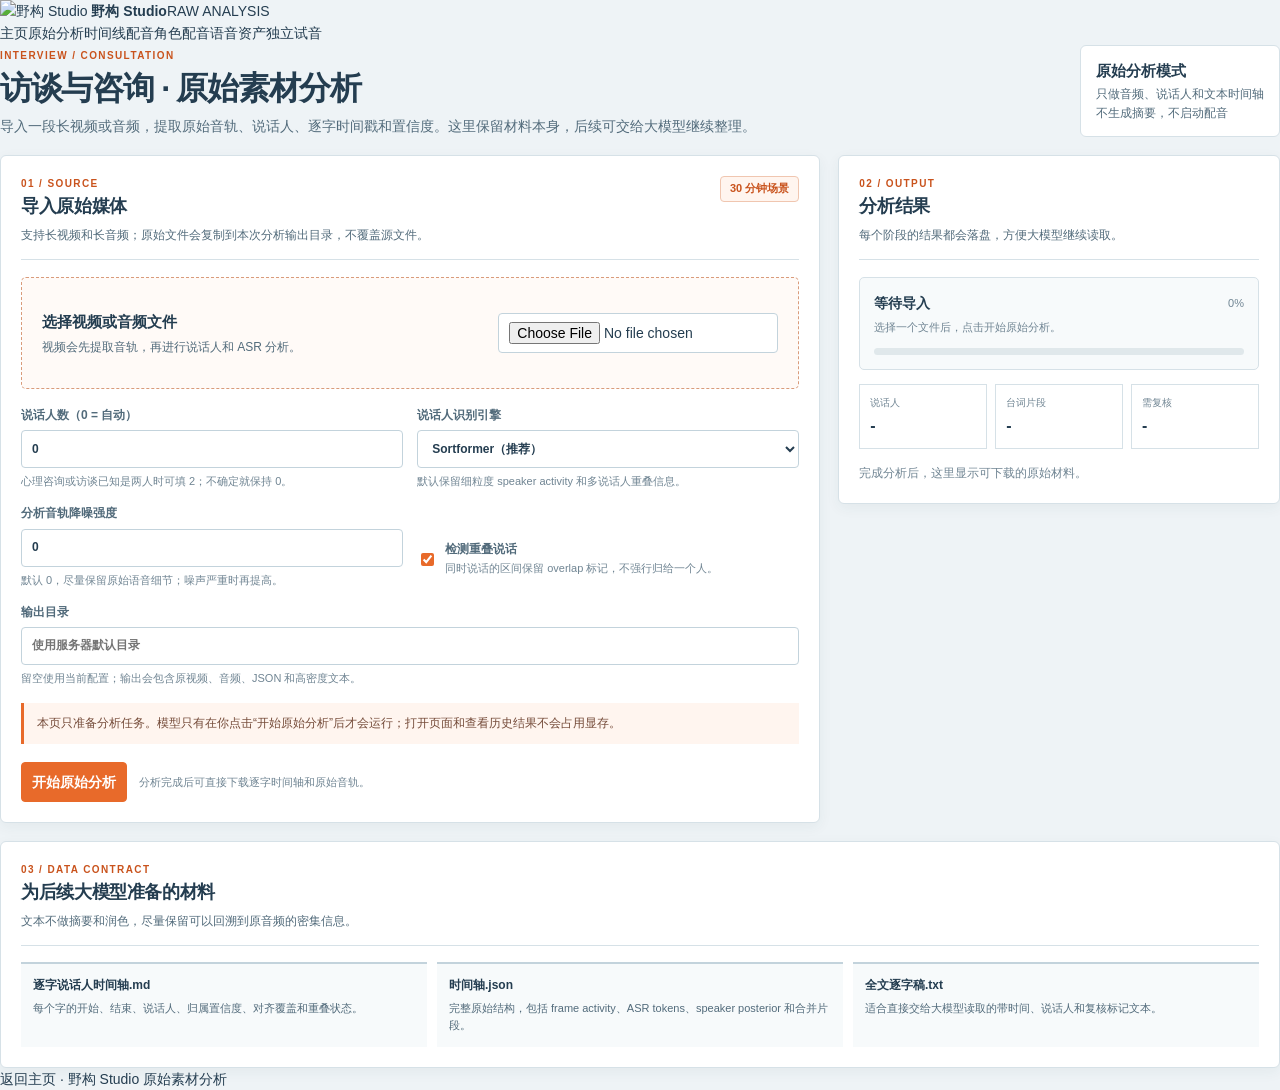
==== web/analysis.html @ e88d81bc "add raw interview analysis workspace" ====
<!doctype html>
<html lang="zh-CN">
<head>
  <meta charset="utf-8">
  <meta name="viewport" content="width=device-width, initial-scale=1">
  <title>野构 Studio · 原始素材分析</title>
  <link rel="icon" href="/brand-logo.png" type="image/png">
  <style>
    :root { color-scheme: light; --analysis-ink:#243d50; --analysis-muted:#526b7b; --analysis-line:#d6e1e7; --analysis-soft:#f7fafb; --analysis-orange:#e86a2a; }
    * { box-sizing: border-box; }
    body { margin:0; background:#eef3f6; color:var(--analysis-ink); font:14px/1.6 Inter,ui-sans-serif,-apple-system,BlinkMacSystemFont,"Segoe UI","Microsoft YaHei",sans-serif; }
    a { color:inherit; text-decoration:none; }
    .analysis-content { display:grid; gap:18px; }
    .analysis-hero { display:flex; align-items:flex-end; justify-content:space-between; gap:24px; }
    .analysis-hero-copy { max-width:760px; }
    .eyebrow { color:#c9531d; font-size:10px; font-weight:800; letter-spacing:.14em; text-transform:uppercase; }
    h1 { margin:5px 0 7px; color:var(--analysis-ink); font-size:32px; letter-spacing:-.04em; line-height:1.2; }
    h2 { margin:0; color:var(--analysis-ink); font-size:18px; letter-spacing:-.02em; }
    p { margin:5px 0 0; color:var(--analysis-muted); }
    .hero-stamp { min-width:190px; padding:13px 15px; border:1px solid var(--analysis-line); border-radius:6px; background:#fff; color:var(--analysis-muted); font-size:12px; }
    .hero-stamp strong { display:block; margin-bottom:2px; color:var(--analysis-ink); font-size:15px; }
    .analysis-layout { display:grid; grid-template-columns:minmax(0,1.3fr) minmax(280px,.7fr); gap:18px; align-items:start; }
    .analysis-card { padding:20px; border:1px solid var(--analysis-line); border-radius:6px; background:#fff; box-shadow:0 4px 14px rgba(42,67,81,.055); }
    .card-head { display:flex; align-items:flex-start; justify-content:space-between; gap:16px; padding-bottom:14px; border-bottom:1px solid var(--analysis-line); }
    .card-head p { max-width:680px; font-size:12px; }
    .badge { display:inline-flex; align-items:center; min-height:25px; padding:3px 9px; border:1px solid #f0c6b0; border-radius:4px; background:#fff5ef; color:#c9531d; font-size:11px; font-weight:700; white-space:nowrap; }
    .field-grid { display:grid; grid-template-columns:repeat(2,minmax(0,1fr)); gap:14px; margin-top:17px; }
    label { display:flex; flex-direction:column; gap:5px; color:var(--analysis-muted); font-size:12px; font-weight:650; }
    label.wide { grid-column:1/-1; }
    input,select,button { min-height:38px; border:1px solid #c3d3dc; border-radius:4px; background:#fff; color:var(--analysis-ink); font:inherit; padding:8px 10px; }
    input:focus,select:focus { outline:2px solid rgba(232,106,42,.24); outline-offset:1px; }
    input[type=checkbox] { min-height:auto; width:auto; accent-color:var(--analysis-orange); }
    .check { flex-direction:row; align-items:center; gap:8px; padding-top:26px; }
    .help { color:#708593; font-size:11px; font-weight:400; line-height:1.55; }
    .upload-box { display:flex; align-items:center; justify-content:space-between; gap:18px; min-height:112px; margin-top:17px; padding:20px; border:1px dashed #d99b7b; border-radius:5px; background:#fffaf7; }
    .upload-box strong { display:block; color:var(--analysis-ink); font-size:15px; }
    .upload-box span { display:block; margin-top:4px; color:var(--analysis-muted); font-size:12px; }
    .upload-box input { max-width:280px; }
    .actions { display:flex; align-items:center; gap:12px; flex-wrap:wrap; margin-top:18px; }
    button { border-color:var(--analysis-orange); background:var(--analysis-orange); color:#fff; cursor:pointer; font-weight:750; }
    button:hover { border-color:#c9531d; background:#c9531d; }
    button:disabled { cursor:wait; opacity:.58; }
    button.secondary { border-color:#c3d3dc; background:#f5f8f9; color:var(--analysis-ink); }
    button.secondary:hover { border-color:#aabdc7; background:#eaf1f4; }
    .notice { margin-top:16px; padding:11px 13px; border-left:3px solid var(--analysis-orange); background:#fff5ef; color:#754b39; font-size:12px; }
    .status-box { margin-top:17px; padding:14px; border:1px solid var(--analysis-line); border-radius:5px; background:var(--analysis-soft); }
    .status-line { display:flex; align-items:center; justify-content:space-between; gap:10px; }
    .status-line strong { color:var(--analysis-ink); }
    .status-line span { color:#708593; font-size:11px; }
    .progress { height:7px; margin-top:12px; overflow:hidden; border-radius:5px; background:#e0e8eb; }
    .progress i { display:block; width:0; height:100%; background:var(--analysis-orange); transition:width .2s ease; }
    .path { margin-top:12px; color:#c9531d; font:11px/1.5 ui-monospace,SFMono-Regular,Consolas,monospace; overflow-wrap:anywhere; }
    .stats { display:grid; grid-template-columns:repeat(3,1fr); gap:8px; margin-top:14px; }
    .stat { padding:10px; border:1px solid var(--analysis-line); background:#fff; }
    .stat span { display:block; color:#708593; font-size:10px; }
    .stat strong { display:block; margin-top:2px; color:var(--analysis-ink); font-size:16px; }
    .file-list { display:grid; gap:7px; margin-top:15px; }
    .file-list a { display:flex; align-items:center; justify-content:space-between; gap:12px; padding:9px 10px; border:1px solid var(--analysis-line); border-radius:4px; background:#fff; color:#c9531d; font-size:12px; }
    .file-list a:hover { border-color:#e7a17f; background:#fffaf7; }
    .file-list small { color:#708593; font-size:10px; }
    .empty { color:#708593; font-size:12px; }
    .raw-points { display:grid; grid-template-columns:repeat(3,1fr); gap:10px; margin-top:16px; }
    .raw-point { padding:12px; border-top:2px solid #c3d3dc; background:#f7fafb; }
    .raw-point strong { display:block; color:var(--analysis-ink); font-size:12px; }
    .raw-point span { display:block; margin-top:4px; color:var(--analysis-muted); font-size:11px; }
    @media (max-width:900px) { .analysis-layout { grid-template-columns:1fr; } .analysis-hero { align-items:flex-start; flex-direction:column; } .hero-stamp { width:100%; } }
    @media (max-width:650px) { .field-grid,.raw-points { grid-template-columns:1fr; } label.wide { grid-column:auto; } .check { padding-top:0; } .upload-box { align-items:flex-start; flex-direction:column; } .upload-box input { max-width:none; width:100%; } .stats { grid-template-columns:1fr; } }
  </style>
  <link rel="stylesheet" href="/console.css?v=20260912-ui2">
</head>
<body class="console-page">
<main class="shell">
  <header class="topbar">
    <a class="brand" href="/">
      <span class="brand-logo-wrap"><img class="brand-logo" src="/brand-logo.png" alt="野构 Studio"></span>
      <span class="brand-copy"><strong>野构 Studio</strong><span>RAW ANALYSIS</span></span>
    </a>
    <nav class="nav"><a href="/">主页</a><a class="active" href="/analysis">原始分析</a><a href="/timeline">时间线配音</a><a href="/studio">角色配音</a><a href="/assets">语音资产</a><a href="/tts">独立试音</a></nav>
  </header>

  <section class="analysis-content">
    <section class="analysis-hero">
      <div class="analysis-hero-copy">
        <div class="eyebrow">INTERVIEW / CONSULTATION</div>
        <h1>访谈与咨询 · 原始素材分析</h1>
        <p>导入一段长视频或音频，提取原始音轨、说话人、逐字时间戳和置信度。这里保留材料本身，后续可交给大模型继续整理。</p>
      </div>
      <div class="hero-stamp"><strong>原始分析模式</strong>只做音频、说话人和文本时间轴<br>不生成摘要，不启动配音</div>
    </section>

    <div class="analysis-layout">
      <section class="analysis-card">
        <div class="card-head"><div><div class="eyebrow">01 / SOURCE</div><h2>导入原始媒体</h2><p>支持长视频和长音频；原始文件会复制到本次分析输出目录，不覆盖源文件。</p></div><span class="badge">30 分钟场景</span></div>
        <form id="raw-analysis-form">
          <input name="analysis_profile" type="hidden" value="raw">
          <div class="upload-box">
            <div><strong>选择视频或音频文件</strong><span>视频会先提取音轨，再进行说话人和 ASR 分析。</span></div>
            <input name="media" type="file" accept="audio/*,video/*,.mp4,.mov,.mkv,.wav,.mp3,.m4a" required>
          </div>
          <div class="field-grid">
            <label>说话人数（0 = 自动）
              <input name="speaker_num" type="number" min="0" max="4" step="1" value="0">
              <span class="help">心理咨询或访谈已知是两人时可填 2；不确定就保持 0。</span>
            </label>
            <label>说话人识别引擎
              <select name="diarization_backend"><option value="sortformer">Sortformer（推荐）</option><option value="3dspeaker">3D-Speaker（A/B 对照）</option></select>
              <span class="help">默认保留细粒度 speaker activity 和多说话人重叠信息。</span>
            </label>
            <label>分析音轨降噪强度
              <input name="noise_reduction" type="number" min="0" max="30" step="1" value="0">
              <span class="help">默认 0，尽量保留原始语音细节；噪声严重时再提高。</span>
            </label>
            <label class="check"><input name="include_overlap" type="checkbox" checked><span>检测重叠说话<br><small class="help">同时说话的区间保留 overlap 标记，不强行归给一个人。</small></span></label>
            <label class="wide">输出目录
              <input name="output_dir" value="" placeholder="使用服务器默认目录">
              <span class="help">留空使用当前配置；输出会包含原视频、音频、JSON 和高密度文本。</span>
            </label>
          </div>
          <div class="notice">本页只准备分析任务。模型只有在你点击“开始原始分析”后才会运行；打开页面和查看历史结果不会占用显存。</div>
          <div class="actions"><button id="start-button" type="submit">开始原始分析</button><span class="help">分析完成后可直接下载逐字时间轴和原始音轨。</span></div>
        </form>
      </section>

      <aside class="analysis-card">
        <div class="card-head"><div><div class="eyebrow">02 / OUTPUT</div><h2>分析结果</h2><p>每个阶段的结果都会落盘，方便大模型继续读取。</p></div></div>
        <div class="status-box">
          <div class="status-line"><strong id="status-title">等待导入</strong><span id="status-percent">0%</span></div>
          <div id="status-detail" class="help" style="margin-top:4px">选择一个文件后，点击开始原始分析。</div>
          <div class="progress"><i id="progress-bar"></i></div>
        </div>
        <div id="job-id" class="help" style="margin-top:12px"></div>
        <div id="output-path" class="path"></div>
        <div id="stats" class="stats" hidden>
          <div class="stat"><span>说话人</span><strong id="speaker-count">-</strong></div>
          <div class="stat"><span>台词片段</span><strong id="segment-count">-</strong></div>
          <div class="stat"><span>需复核</span><strong id="review-count">-</strong></div>
        </div>
        <div id="files" class="file-list"><div class="empty">完成分析后，这里显示可下载的原始材料。</div></div>
      </aside>
    </div>

    <section class="analysis-card">
      <div class="card-head"><div><div class="eyebrow">03 / DATA CONTRACT</div><h2>为后续大模型准备的材料</h2><p>文本不做摘要和润色，尽量保留可以回溯到原音频的密集信息。</p></div></div>
      <div class="raw-points">
        <div class="raw-point"><strong>逐字说话人时间轴.md</strong><span>每个字的开始、结束、说话人、归属置信度、对齐覆盖和重叠状态。</span></div>
        <div class="raw-point"><strong>时间轴.json</strong><span>完整原始结构，包括 frame activity、ASR tokens、speaker posterior 和合并片段。</span></div>
        <div class="raw-point"><strong>全文逐字稿.txt</strong><span>适合直接交给大模型读取的带时间、说话人和复核标记文本。</span></div>
      </div>
    </section>
  </section>

  <div class="footer"><a href="/">返回主页</a> · 野构 Studio 原始素材分析</div>
</main>
<script>
(() => {
  const form = document.getElementById('raw-analysis-form');
  const startButton = document.getElementById('start-button');
  const title = document.getElementById('status-title');
  const detail = document.getElementById('status-detail');
  const percent = document.getElementById('status-percent');
  const progress = document.getElementById('progress-bar');
  const jobIdNode = document.getElementById('job-id');
  const outputPath = document.getElementById('output-path');
  const stats = document.getElementById('stats');
  const files = document.getElementById('files');
  let timer = null;

  const configInput = form.querySelector('input[name="output_dir"]');
  fetch('/api/system/config', { cache:'no-store' }).then(response => response.ok ? response.json() : null).then(value => {
    if (value && value.default_output && configInput && !configInput.value) configInput.value = value.default_output;
  }).catch(() => {});

  function setStatus(nextTitle, nextDetail, value, failed = false) {
    title.textContent = nextTitle || '处理中';
    title.style.color = failed ? '#b33b2b' : '';
    detail.textContent = nextDetail || '';
    const safeValue = Math.max(0, Math.min(100, Number(value || 0)));
    percent.textContent = `${safeValue}%`;
    progress.style.width = `${safeValue}%`;
  }

  const labels = {
    original_media: '原始媒体',
    timeline_json: '完整时间轴 JSON',
    speaker_timeline_markdown: '说话人时间轴 Markdown',
    dense_transcript_markdown: '逐字说话人时间轴 Markdown',
    dense_transcript_text: '高密度全文逐字稿',
    clean_audio: '清洁混合音轨',
    vocal_audio: '人声音轨',
    background_audio: '背景 / 音效音轨',
  };

  function showFiles(payload) {
    const entries = Object.entries(payload.analysis_files || {});
    if (!entries.length) {
      files.innerHTML = '<div class="empty">任务已完成，但暂时没有可下载文件。</div>';
      return;
    }
    files.innerHTML = entries.map(([key, url]) => `<a href="${url}" target="_blank" rel="noreferrer"><span>${labels[key] || key}</span><small>打开 / 下载</small></a>`).join('');
  }

  async function refresh(jobId) {
    const response = await fetch(`/api/dubbing/jobs/${encodeURIComponent(jobId)}`, { cache:'no-store' });
    const payload = await response.json();
    if (!response.ok) throw new Error(payload.detail || '读取任务失败');
    setStatus(payload.status_label || payload.status, payload.phase || '', payload.progress || 0, payload.status === 'failed');
    jobIdNode.textContent = `任务编号：${payload.job_id || jobId}`;
    outputPath.textContent = payload.output_dir ? `输出目录：${payload.output_dir}` : '';
    if (payload.status === 'done') {
      if (timer) { clearInterval(timer); timer = null; }
      startButton.disabled = false;
      stats.hidden = false;
      document.getElementById('speaker-count').textContent = payload.speaker_count ?? '-';
      document.getElementById('segment-count').textContent = payload.segment_count ?? '-';
      document.getElementById('review-count').textContent = payload.quality?.low_confidence_segment_count ?? '-';
      showFiles(payload);
    } else if (payload.status === 'failed') {
      if (timer) { clearInterval(timer); timer = null; }
      startButton.disabled = false;
      files.innerHTML = `<div class="empty">${String(payload.error || '任务失败').replace(/[&<>]/g, ch => ({'&':'&amp;','<':'&lt;','>':'&gt;'}[ch]))}</div>`;
    }
  }

  form.addEventListener('submit', async event => {
    event.preventDefault();
    const media = form.querySelector('input[name="media"]').files[0];
    if (!media) return;
    if (timer) { clearInterval(timer); timer = null; }
    startButton.disabled = true;
    stats.hidden = true;
    files.innerHTML = '<div class="empty">任务完成后显示下载文件。</div>';
    outputPath.textContent = '';
    setStatus('正在创建任务', '只上传和检查媒体，不会在页面加载时启动模型。', 1);
    const data = new FormData(form);
    data.set('include_overlap', form.querySelector('input[name="include_overlap"]').checked ? 'true' : 'false');
    try {
      const response = await fetch('/api/dubbing/analyze', { method:'POST', body:data });
      const payload = await response.json();
      if (!response.ok) throw new Error(payload.detail || '任务创建失败');
      await refresh(payload.job_id);
      timer = setInterval(() => refresh(payload.job_id).catch(error => {
        if (timer) { clearInterval(timer); timer = null; }
        startButton.disabled = false;
        setStatus('读取任务失败', error.message || String(error), 0, true);
      }), 1200);
    } catch (error) {
      startButton.disabled = false;
      setStatus('任务创建失败', error.message || String(error), 0, true);
    }
  });
})();
</script>
</body>
</html>
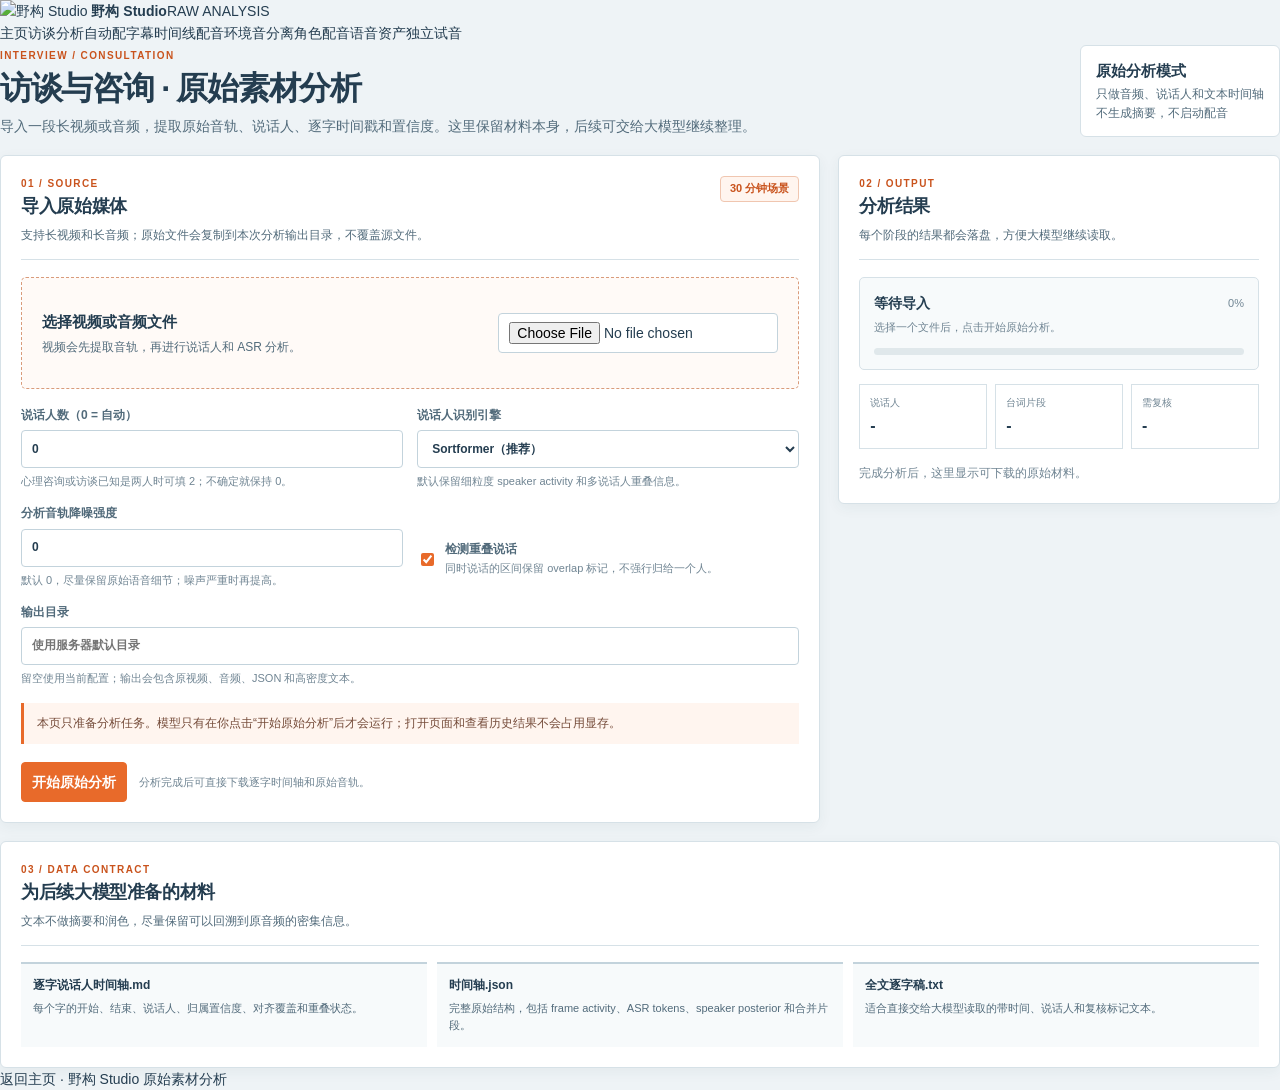
==== commit d3635023: "baseline: land workbench UI refresh, subtitle/environment pages and launcher script Co-Authored-By: " ====
--- a/web/analysis.html
+++ b/web/analysis.html
@@ -66,7 +66,7 @@
     @media (max-width:900px) { .analysis-layout { grid-template-columns:1fr; } .analysis-hero { align-items:flex-start; flex-direction:column; } .hero-stamp { width:100%; } }
     @media (max-width:650px) { .field-grid,.raw-points { grid-template-columns:1fr; } label.wide { grid-column:auto; } .check { padding-top:0; } .upload-box { align-items:flex-start; flex-direction:column; } .upload-box input { max-width:none; width:100%; } .stats { grid-template-columns:1fr; } }
   </style>
-  <link rel="stylesheet" href="/console.css?v=20260912-ui2">
+  <link rel="stylesheet" href="/console.css?v=20260913-ui4">
 </head>
 <body class="console-page">
 <main class="shell">
@@ -75,7 +75,7 @@
       <span class="brand-logo-wrap"><img class="brand-logo" src="/brand-logo.png" alt="野构 Studio"></span>
       <span class="brand-copy"><strong>野构 Studio</strong><span>RAW ANALYSIS</span></span>
     </a>
-    <nav class="nav"><a href="/">主页</a><a class="active" href="/analysis">原始分析</a><a href="/timeline">时间线配音</a><a href="/studio">角色配音</a><a href="/assets">语音资产</a><a href="/tts">独立试音</a></nav>
+    <nav class="nav"><a href="/">主页</a><a class="active" href="/analysis">访谈分析</a><a href="/subtitles">自动配字幕</a><a href="/timeline">时间线配音</a><a href="/environment">环境音分离</a><a href="/studio">角色配音</a><a href="/assets">语音资产</a><a href="/tts">独立试音</a></nav>
   </header>
 
   <section class="analysis-content">
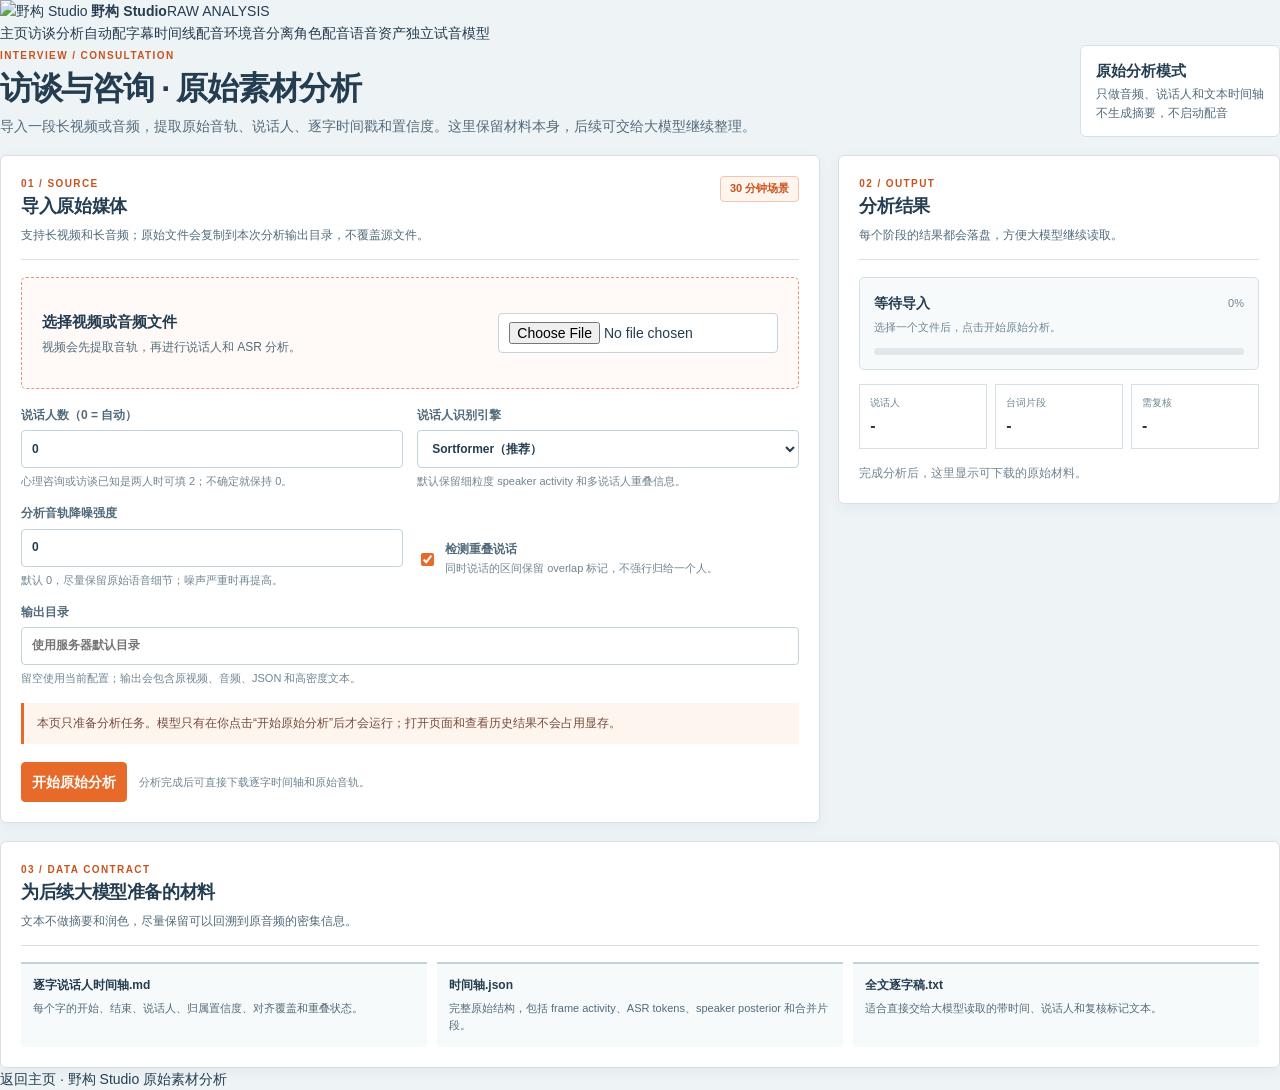
==== commit 3db6a539: "feat(voice): add TTS main-model registry, model page and RL checkpoint switching - app/models.py: TT" ====
--- a/web/analysis.html
+++ b/web/analysis.html
@@ -75,7 +75,7 @@
       <span class="brand-logo-wrap"><img class="brand-logo" src="/brand-logo.png" alt="野构 Studio"></span>
       <span class="brand-copy"><strong>野构 Studio</strong><span>RAW ANALYSIS</span></span>
     </a>
-    <nav class="nav"><a href="/">主页</a><a class="active" href="/analysis">访谈分析</a><a href="/subtitles">自动配字幕</a><a href="/timeline">时间线配音</a><a href="/environment">环境音分离</a><a href="/studio">角色配音</a><a href="/assets">语音资产</a><a href="/tts">独立试音</a></nav>
+    <nav class="nav"><a href="/">主页</a><a class="active" href="/analysis">访谈分析</a><a href="/subtitles">自动配字幕</a><a href="/timeline">时间线配音</a><a href="/environment">环境音分离</a><a href="/studio">角色配音</a><a href="/assets">语音资产</a><a href="/tts">独立试音</a><a href="/models">模型</a></nav>
   </header>
 
   <section class="analysis-content">
